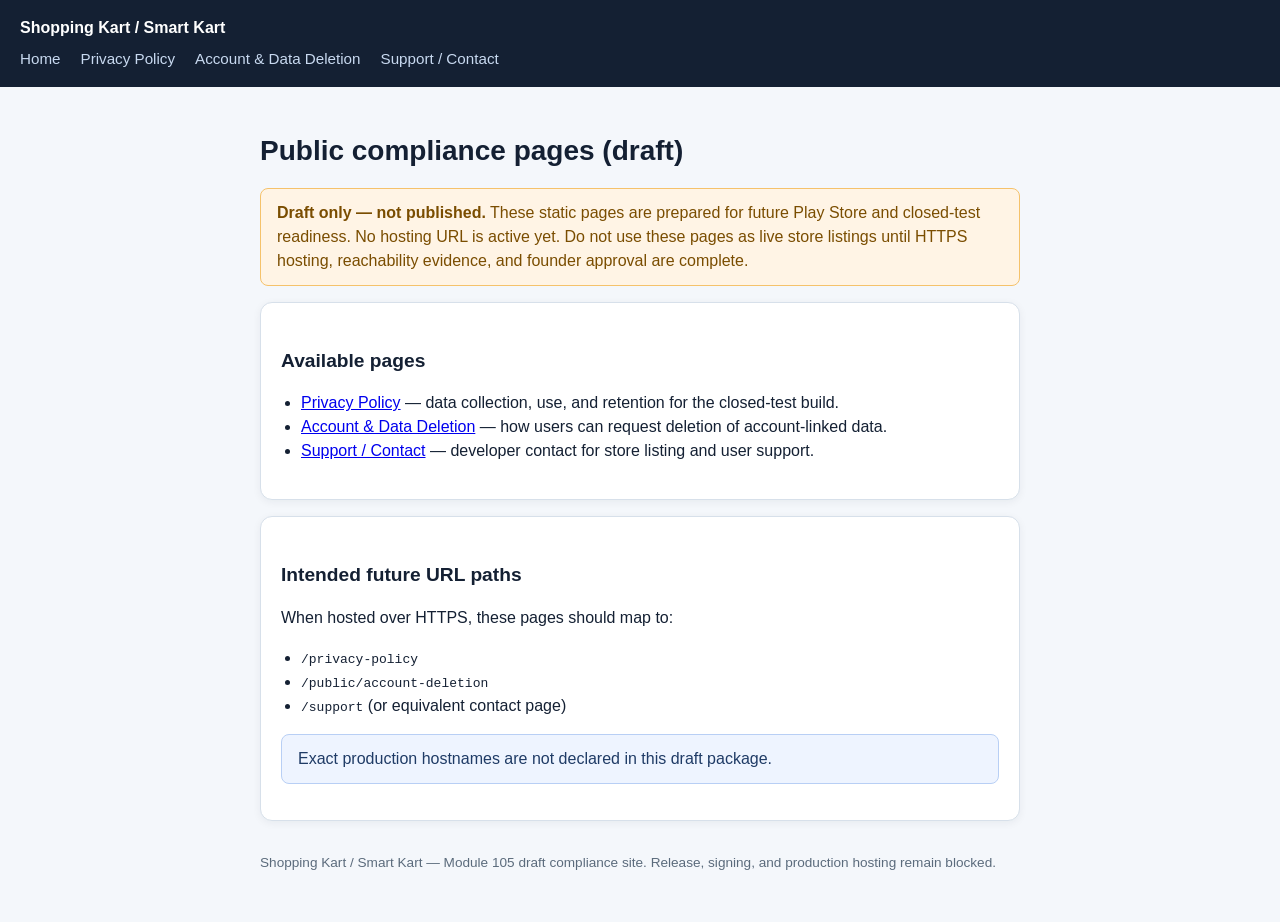
==== index.html @ 7cc7e46a "Publish Shopping Kart public compliance pages Co-authored-by: Cursor <cursoragent@cursor.com>" ====
<!DOCTYPE html>
<html lang="en">
<head>
  <meta charset="utf-8" />
  <meta name="viewport" content="width=device-width, initial-scale=1" />
  <title>Shopping Kart / Smart Kart — Compliance (Draft)</title>
  <link rel="stylesheet" href="styles.css" />
</head>
<body>
  <header>
    <strong>Shopping Kart / Smart Kart</strong>
    <nav>
      <a href="index.html">Home</a>
      <a href="privacy-policy.html">Privacy Policy</a>
      <a href="public/account-deletion.html">Account &amp; Data Deletion</a>
      <a href="support.html">Support / Contact</a>
    </nav>
  </header>
  <main>
    <h1>Public compliance pages (draft)</h1>
    <p class="draft-banner">
      <strong>Draft only — not published.</strong>
      These static pages are prepared for future Play Store and closed-test readiness.
      No hosting URL is active yet. Do not use these pages as live store listings until HTTPS hosting,
      reachability evidence, and founder approval are complete.
    </p>
    <section class="card">
      <h2>Available pages</h2>
      <ul>
        <li><a href="privacy-policy.html">Privacy Policy</a> — data collection, use, and retention for the closed-test build.</li>
        <li><a href="public/account-deletion.html">Account &amp; Data Deletion</a> — how users can request deletion of account-linked data.</li>
        <li><a href="support.html">Support / Contact</a> — developer contact for store listing and user support.</li>
      </ul>
    </section>
    <section class="card">
      <h2>Intended future URL paths</h2>
      <p>When hosted over HTTPS, these pages should map to:</p>
      <ul>
        <li><code>/privacy-policy</code></li>
        <li><code>/public/account-deletion</code></li>
        <li><code>/support</code> (or equivalent contact page)</li>
      </ul>
      <p class="notice">Exact production hostnames are not declared in this draft package.</p>
    </section>
    <footer>
      Shopping Kart / Smart Kart — Module 105 draft compliance site. Release, signing, and production hosting remain blocked.
    </footer>
  </main>
</body>
</html>
---- styles.css ----
:root {
  color-scheme: light;
  font-family: "Segoe UI", Arial, sans-serif;
  line-height: 1.5;
}

body {
  margin: 0;
  background: #f4f7fb;
  color: #142033;
}

header {
  background: #142033;
  color: #fff;
  padding: 16px 20px;
}

header a {
  color: #c8d9f0;
  text-decoration: none;
}

header a:hover {
  text-decoration: underline;
}

header nav {
  margin-top: 8px;
  display: flex;
  flex-wrap: wrap;
  gap: 12px 20px;
  font-size: 0.95rem;
}

main {
  max-width: 760px;
  margin: 0 auto;
  padding: 24px 16px 48px;
}

h1 {
  font-size: 1.75rem;
  margin-bottom: 0.5rem;
}

h2 {
  font-size: 1.2rem;
  margin-top: 1.5rem;
}

.card {
  background: #fff;
  border: 1px solid #d7e0ea;
  border-radius: 12px;
  padding: 20px;
  margin-top: 16px;
  box-shadow: 0 2px 8px rgba(20, 32, 51, 0.06);
}

.draft-banner {
  background: #fff4e5;
  border: 1px solid #f5c26b;
  color: #7a4d00;
  padding: 12px 16px;
  border-radius: 8px;
  margin-bottom: 16px;
}

.notice {
  background: #eef4ff;
  border: 1px solid #b8cff5;
  color: #1f3b66;
  padding: 12px 16px;
  border-radius: 8px;
}

ul {
  padding-left: 1.25rem;
}

table {
  width: 100%;
  border-collapse: collapse;
  margin-top: 12px;
  font-size: 0.95rem;
}

th,
td {
  border: 1px solid #d7e0ea;
  padding: 8px 10px;
  text-align: left;
  vertical-align: top;
}

th {
  background: #eef3f9;
}

label {
  display: block;
  font-weight: 600;
  margin: 12px 0 6px;
}

input[type="text"],
input:not([type]) {
  width: 100%;
  box-sizing: border-box;
  padding: 10px 12px;
  border: 1px solid #c5d0dc;
  border-radius: 8px;
}

.checkbox {
  display: flex;
  gap: 8px;
  align-items: flex-start;
  margin-top: 12px;
}

button,
.button-link {
  display: inline-block;
  margin-top: 16px;
  background: #1f4b8f;
  color: #fff;
  border: 0;
  border-radius: 8px;
  padding: 12px 16px;
  font-weight: 600;
  cursor: pointer;
  text-decoration: none;
}

button.danger {
  background: #b42318;
}

button:disabled {
  opacity: 0.55;
  cursor: not-allowed;
}

footer {
  margin-top: 32px;
  font-size: 0.85rem;
  color: #5b6b7c;
}

@media (min-width: 640px) {
  button {
    width: auto;
    min-width: 220px;
  }
}
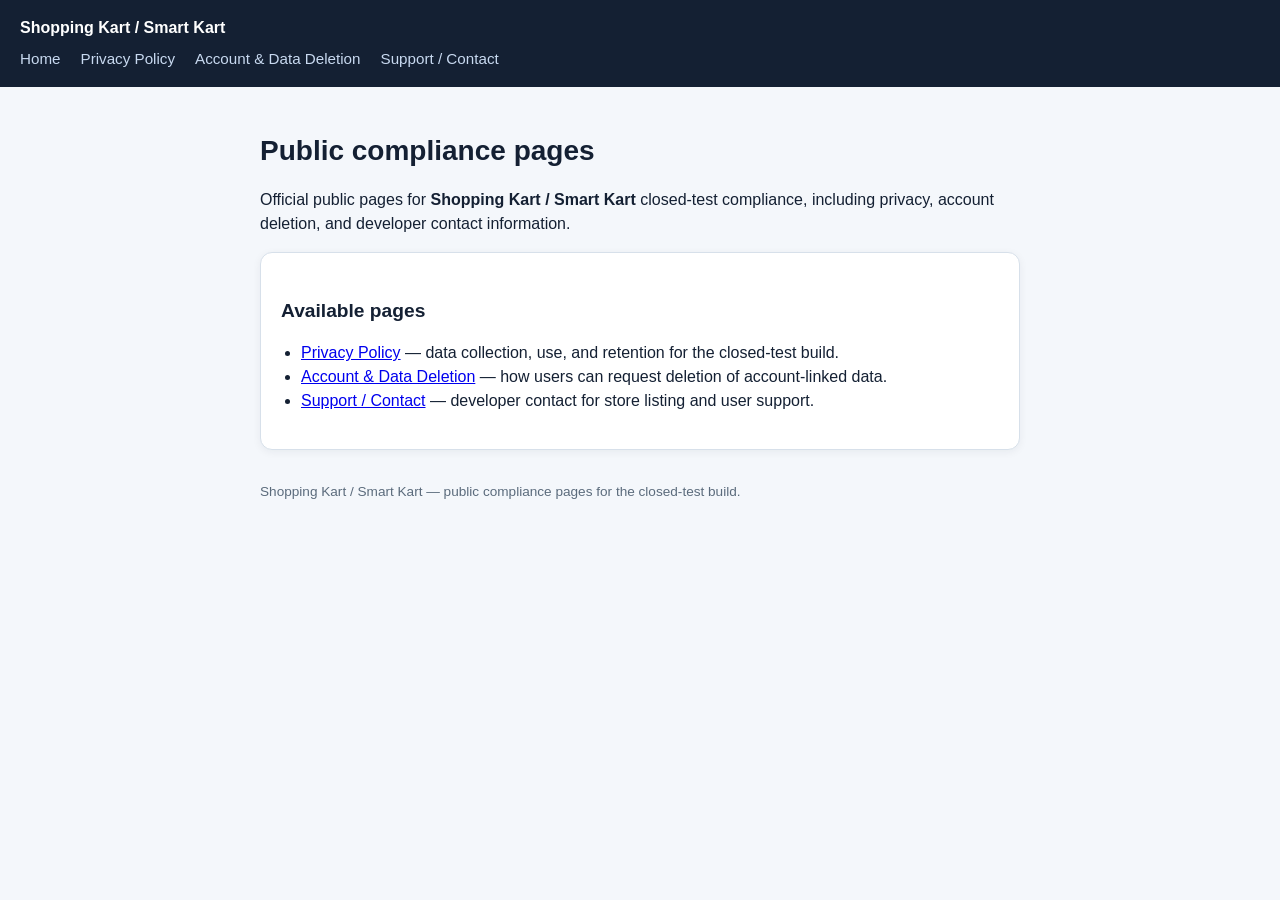
==== commit 1f7c37b5: "Update public compliance pages for live publication Co-authored-by: Cursor <cursoragent@cursor.com>" ====
--- a/index.html
+++ b/index.html
@@ -3,7 +3,7 @@
 <head>
   <meta charset="utf-8" />
   <meta name="viewport" content="width=device-width, initial-scale=1" />
-  <title>Shopping Kart / Smart Kart — Compliance (Draft)</title>
+  <title>Shopping Kart / Smart Kart — Compliance</title>
   <link rel="stylesheet" href="styles.css" />
 </head>
 <body>
@@ -17,12 +17,10 @@
     </nav>
   </header>
   <main>
-    <h1>Public compliance pages (draft)</h1>
-    <p class="draft-banner">
-      <strong>Draft only — not published.</strong>
-      These static pages are prepared for future Play Store and closed-test readiness.
-      No hosting URL is active yet. Do not use these pages as live store listings until HTTPS hosting,
-      reachability evidence, and founder approval are complete.
+    <h1>Public compliance pages</h1>
+    <p>
+      Official public pages for <strong>Shopping Kart / Smart Kart</strong> closed-test compliance,
+      including privacy, account deletion, and developer contact information.
     </p>
     <section class="card">
       <h2>Available pages</h2>
@@ -32,18 +30,8 @@
         <li><a href="support.html">Support / Contact</a> — developer contact for store listing and user support.</li>
       </ul>
     </section>
-    <section class="card">
-      <h2>Intended future URL paths</h2>
-      <p>When hosted over HTTPS, these pages should map to:</p>
-      <ul>
-        <li><code>/privacy-policy</code></li>
-        <li><code>/public/account-deletion</code></li>
-        <li><code>/support</code> (or equivalent contact page)</li>
-      </ul>
-      <p class="notice">Exact production hostnames are not declared in this draft package.</p>
-    </section>
     <footer>
-      Shopping Kart / Smart Kart — Module 105 draft compliance site. Release, signing, and production hosting remain blocked.
+      Shopping Kart / Smart Kart — public compliance pages for the closed-test build.
     </footer>
   </main>
 </body>
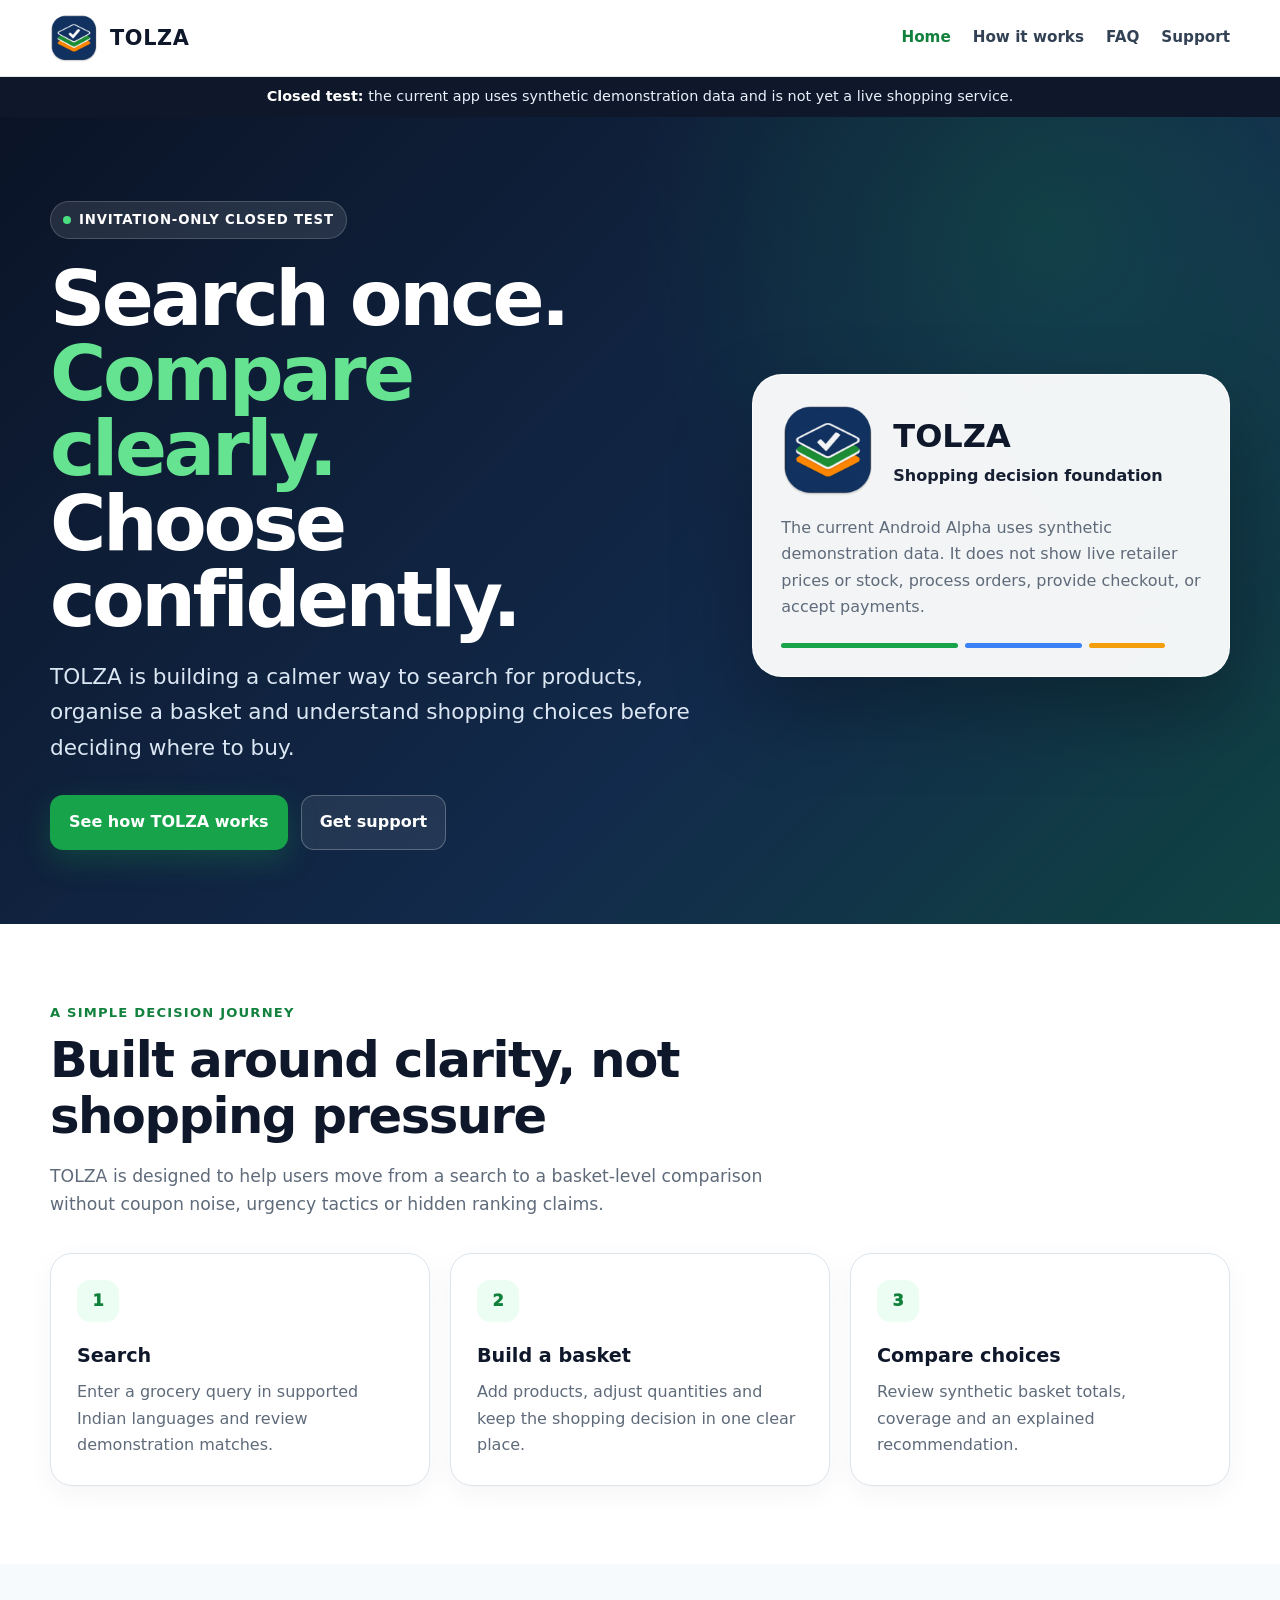
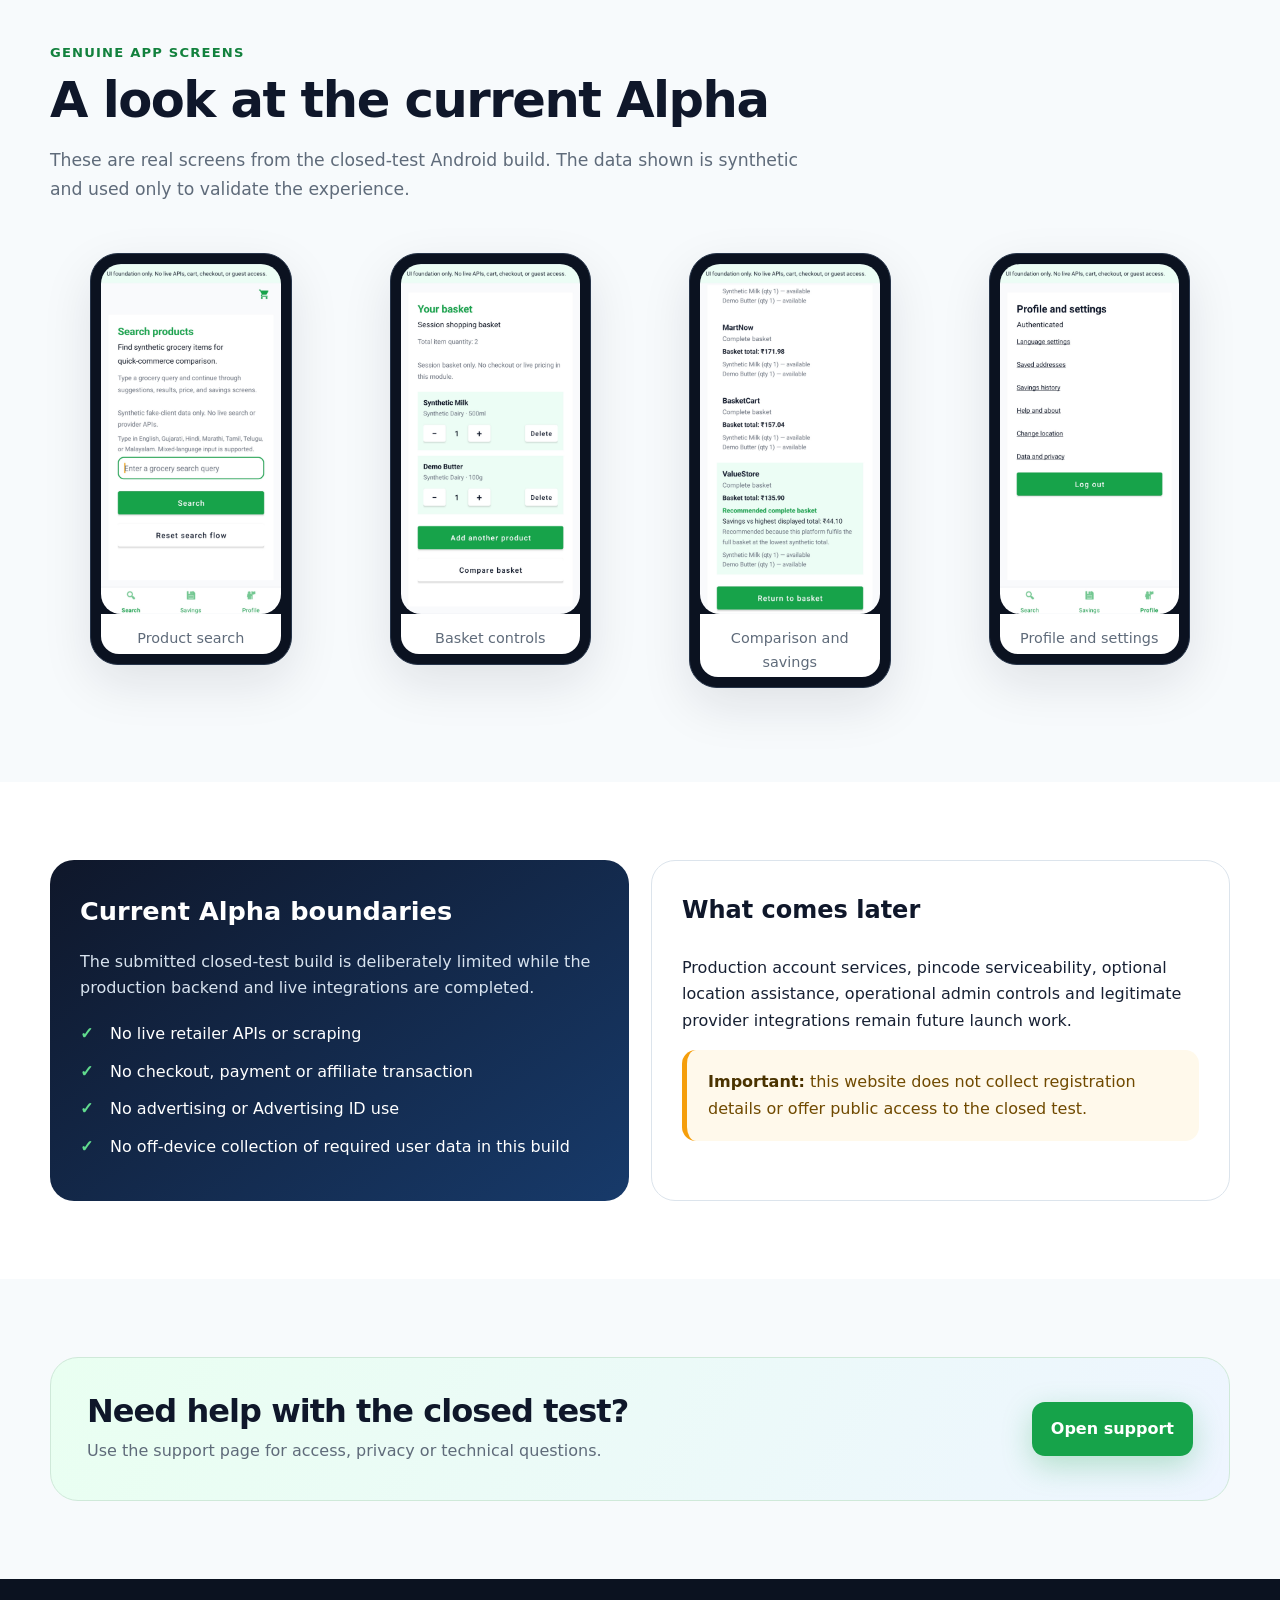
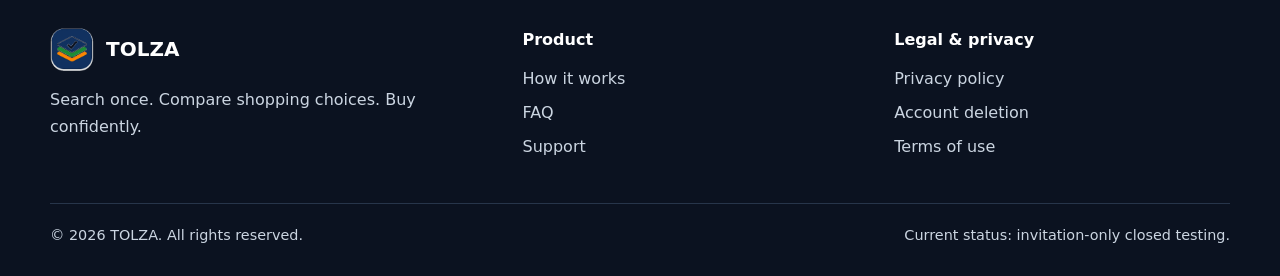
==== commit 2d4bf436: "feat: publish TOLZA public website W01" ====
--- a/index.html
+++ b/index.html
@@ -1,38 +1,15 @@
-<!DOCTYPE html>
-<html lang="en">
-<head>
-  <meta charset="utf-8" />
-  <meta name="viewport" content="width=device-width, initial-scale=1" />
-  <title>Shopping Kart / Smart Kart — Compliance</title>
-  <link rel="stylesheet" href="styles.css" />
-</head>
-<body>
-  <header>
-    <strong>Shopping Kart / Smart Kart</strong>
-    <nav>
-      <a href="index.html">Home</a>
-      <a href="privacy-policy.html">Privacy Policy</a>
-      <a href="public/account-deletion.html">Account &amp; Data Deletion</a>
-      <a href="support.html">Support / Contact</a>
-    </nav>
-  </header>
-  <main>
-    <h1>Public compliance pages</h1>
-    <p>
-      Official public pages for <strong>Shopping Kart / Smart Kart</strong> closed-test compliance,
-      including privacy, account deletion, and developer contact information.
-    </p>
-    <section class="card">
-      <h2>Available pages</h2>
-      <ul>
-        <li><a href="privacy-policy.html">Privacy Policy</a> — data collection, use, and retention for the closed-test build.</li>
-        <li><a href="public/account-deletion.html">Account &amp; Data Deletion</a> — how users can request deletion of account-linked data.</li>
-        <li><a href="support.html">Support / Contact</a> — developer contact for store listing and user support.</li>
-      </ul>
-    </section>
-    <footer>
-      Shopping Kart / Smart Kart — public compliance pages for the closed-test build.
-    </footer>
-  </main>
-</body>
-</html>
+<!doctype html><html lang="en"><head>
+<meta charset="utf-8"><meta name="viewport" content="width=device-width,initial-scale=1">
+<title>TOLZA — Compare shopping choices with confidence</title><meta name="description" content="TOLZA is a shopping comparison foundation that helps users search, build a basket, compare demonstration totals and understand potential savings.">
+<link rel="canonical" href="https://shahvishal007-ship-it.github.io/ShoppingKart-Public-Compliance/"><meta name="theme-color" content="#0f172a">
+<meta property="og:title" content="TOLZA — Compare shopping choices with confidence"><meta property="og:description" content="TOLZA is a shopping comparison foundation that helps users search, build a basket, compare demonstration totals and understand potential savings."><meta property="og:type" content="website"><meta property="og:url" content="https://shahvishal007-ship-it.github.io/ShoppingKart-Public-Compliance/">
+<link rel="icon" href="assets/images/favicon-32.png" sizes="32x32"><link rel="apple-touch-icon" href="assets/images/favicon-192.png">
+<link rel="stylesheet" href="assets/css/styles.css"></head><body>
+<a class="skip" href="#main">Skip to content</a>
+<header class="site-header"><div class="wrap header-row"><a class="brand" href="index.html"><img src="assets/images/tolza-icon.png" alt=""><span>TOLZA</span></a><button class="menu-btn" type="button" aria-expanded="false" aria-controls="primary-nav">Menu</button><nav class="nav" id="primary-nav" aria-label="Primary navigation"><a href="index.html" aria-current="page">Home</a><a href="how-it-works.html">How it works</a><a href="faq.html">FAQ</a><a href="support.html">Support</a></nav></div></header>
+<div class="status-strip"><div class="wrap"><strong>Closed test:</strong>&nbsp;the current app uses synthetic demonstration data and is not yet a live shopping service.</div></div>
+<main id="main"><section class="hero"><div class="wrap hero-grid"><div><div class="eyebrow"><span class="eyebrow-dot"></span> Invitation-only closed test</div><h1>Search once.<br><span>Compare clearly.</span><br>Choose confidently.</h1><p class="lead">TOLZA is building a calmer way to search for products, organise a basket and understand shopping choices before deciding where to buy.</p><div class="actions"><a class="btn btn-primary" href="how-it-works.html">See how TOLZA works</a><a class="btn btn-secondary" href="support.html">Get support</a></div></div><aside class="hero-card" aria-label="TOLZA closed-test summary"><div class="hero-brand"><img src="assets/images/tolza-icon.png" alt="TOLZA app icon"><div><h2>TOLZA</h2><strong>Shopping decision foundation</strong></div></div><p>The current Android Alpha uses synthetic demonstration data. It does not show live retailer prices or stock, process orders, provide checkout, or accept payments.</p><div class="mini-lines" aria-hidden="true"><i></i><i></i><i></i></div></aside></div></section>
+<section class="section"><div class="wrap"><div class="section-head"><div class="kicker">A simple decision journey</div><h2>Built around clarity, not shopping pressure</h2><p>TOLZA is designed to help users move from a search to a basket-level comparison without coupon noise, urgency tactics or hidden ranking claims.</p></div><div class="grid-3"><article class="card"><div class="num">1</div><h3>Search</h3><p>Enter a grocery query in supported Indian languages and review demonstration matches.</p></article><article class="card"><div class="num">2</div><h3>Build a basket</h3><p>Add products, adjust quantities and keep the shopping decision in one clear place.</p></article><article class="card"><div class="num">3</div><h3>Compare choices</h3><p>Review synthetic basket totals, coverage and an explained recommendation.</p></article></div></div></section>
+<section class="section alt"><div class="wrap"><div class="section-head"><div class="kicker">Genuine app screens</div><h2>A look at the current Alpha</h2><p>These are real screens from the closed-test Android build. The data shown is synthetic and used only to validate the experience.</p></div><div class="screenshot-grid"><figure class="phone"><img src="assets/images/screen-home.png" alt="TOLZA product search screen"><figcaption>Product search</figcaption></figure><figure class="phone"><img src="assets/images/screen-basket.png" alt="TOLZA basket screen"><figcaption>Basket controls</figcaption></figure><figure class="phone"><img src="assets/images/screen-savings.png" alt="TOLZA comparison and savings screen"><figcaption>Comparison and savings</figcaption></figure><figure class="phone"><img src="assets/images/screen-profile.png" alt="TOLZA profile and settings screen"><figcaption>Profile and settings</figcaption></figure></div></div></section>
+<section class="section"><div class="wrap"><div class="trust-grid"><article class="trust-panel"><h3>Current Alpha boundaries</h3><p>The submitted closed-test build is deliberately limited while the production backend and live integrations are completed.</p><ul class="check-list"><li>No live retailer APIs or scraping</li><li>No checkout, payment or affiliate transaction</li><li>No advertising or Advertising ID use</li><li>No off-device collection of required user data in this build</li></ul></article><article class="plain-panel"><h3>What comes later</h3><p>Production account services, pincode serviceability, optional location assistance, operational admin controls and legitimate provider integrations remain future launch work.</p><div class="notice"><strong>Important:</strong> this website does not collect registration details or offer public access to the closed test.</div></article></div></div></section>
+<section class="section alt"><div class="wrap"><div class="cta"><div><h2>Need help with the closed test?</h2><p>Use the support page for access, privacy or technical questions.</p></div><a class="btn btn-primary" href="support.html">Open support</a></div></div></section></main><footer class="site-footer"><div class="wrap"><div class="footer-grid"><div><div class="footer-brand"><img src="assets/images/tolza-icon.png" alt=""><span>TOLZA</span></div><p>Search once. Compare shopping choices. Buy confidently.</p></div><div><h3>Product</h3><ul><li><a href="how-it-works.html">How it works</a></li><li><a href="faq.html">FAQ</a></li><li><a href="support.html">Support</a></li></ul></div><div><h3>Legal & privacy</h3><ul><li><a href="privacy-policy.html">Privacy policy</a></li><li><a href="account-deletion.html">Account deletion</a></li><li><a href="terms.html">Terms of use</a></li></ul></div></div><div class="footer-bottom"><span>© <span data-year></span> TOLZA. All rights reserved.</span><span>Current status: invitation-only closed testing.</span></div></div></footer><script src="assets/js/main.js"></script></body></html>
--- a/assets/css/styles.css
+++ b/assets/css/styles.css
@@ -0,0 +1,30 @@
+
+:root {
+  --navy:#0f172a; --navy-2:#173a6a; --green:#16a34a; --green-dark:#12813d;
+  --green-soft:#ecfdf3; --amber:#f59e0b; --red:#dc2626; --ink:#172033;
+  --muted:#5f6b7a; --line:#dce4ec; --paper:#ffffff; --mist:#f7fafc;
+  --shadow:0 18px 50px rgba(15,23,42,.10); --radius:22px; --max:1180px;
+}
+*{box-sizing:border-box} html{scroll-behavior:smooth} body{margin:0;font-family:Inter,ui-sans-serif,system-ui,-apple-system,"Segoe UI",Roboto,Arial,sans-serif;color:var(--ink);background:var(--paper);line-height:1.65}
+a{color:var(--green-dark);text-decoration-thickness:1.5px;text-underline-offset:3px} a:hover{color:var(--green)}
+img{max-width:100%;display:block}.wrap{width:min(calc(100% - 40px),var(--max));margin-inline:auto}.skip{position:absolute;left:-9999px}.skip:focus{left:18px;top:12px;z-index:1000;padding:10px 14px;background:#fff;border:2px solid var(--green);border-radius:10px}
+.site-header{position:sticky;top:0;z-index:50;background:rgba(255,255,255,.96);backdrop-filter:blur(14px);border-bottom:1px solid rgba(220,228,236,.9)}
+.header-row{display:flex;align-items:center;justify-content:space-between;min-height:76px;gap:28px}.brand{display:flex;align-items:center;gap:12px;text-decoration:none;color:var(--navy);font-weight:900;letter-spacing:.04em}.brand img{width:48px;height:48px;object-fit:contain}.brand span{font-size:1.3rem}
+.nav{display:flex;align-items:center;gap:22px}.nav a{font-weight:700;color:#334155;text-decoration:none;font-size:.95rem}.nav a[aria-current="page"],.nav a:hover{color:var(--green-dark)}.menu-btn{display:none;border:1px solid var(--line);background:#fff;border-radius:12px;padding:10px 12px;font-weight:800;color:var(--navy)}
+.status-strip{background:var(--navy);color:#e8f0fb;font-size:.9rem}.status-strip .wrap{padding:8px 0;display:flex;justify-content:center;text-align:center}.status-strip strong{color:#fff}
+.hero{position:relative;overflow:hidden;background:radial-gradient(circle at 82% 14%,rgba(22,163,74,.20),transparent 33%),linear-gradient(135deg,#0b1427 0%,#122a4b 62%,#0d5e3a 140%);color:white;padding:84px 0 74px}.hero-grid{display:grid;grid-template-columns:1.15fr .85fr;align-items:center;gap:56px}.eyebrow{display:inline-flex;align-items:center;gap:8px;padding:7px 12px;border-radius:999px;background:rgba(255,255,255,.10);border:1px solid rgba(255,255,255,.18);font-weight:800;font-size:.83rem;letter-spacing:.06em;text-transform:uppercase}.eyebrow-dot{width:8px;height:8px;border-radius:50%;background:#4ade80}.hero h1{font-size:clamp(2.7rem,6vw,5.2rem);line-height:.98;margin:22px 0 20px;letter-spacing:-.045em}.hero h1 span{color:#65e391}.hero .lead{font-size:clamp(1.08rem,2vw,1.35rem);max-width:730px;color:#dce7f4}.actions{display:flex;flex-wrap:wrap;gap:13px;margin-top:30px}.btn{display:inline-flex;align-items:center;justify-content:center;gap:8px;border-radius:13px;padding:13px 18px;font-weight:850;text-decoration:none;border:1px solid transparent}.btn-primary{background:var(--green);color:white;box-shadow:0 10px 30px rgba(22,163,74,.27)}.btn-primary:hover{background:#21b65a;color:white}.btn-secondary{background:rgba(255,255,255,.08);border-color:rgba(255,255,255,.25);color:white}.btn-secondary:hover{background:rgba(255,255,255,.14);color:white}
+.hero-card{background:rgba(255,255,255,.95);color:var(--ink);padding:28px;border-radius:30px;box-shadow:0 35px 80px rgba(0,0,0,.28);border:1px solid rgba(255,255,255,.8)}.hero-brand{display:flex;align-items:center;gap:18px}.hero-brand img{width:94px;height:94px}.hero-brand h2{margin:0;color:var(--navy);font-size:2rem}.hero-card p{margin:18px 0 0;color:var(--muted)}.mini-lines{display:flex;gap:7px;margin-top:22px}.mini-lines i{display:block;height:5px;border-radius:9px}.mini-lines i:nth-child(1){width:42%;background:var(--green)}.mini-lines i:nth-child(2){width:28%;background:#3b82f6}.mini-lines i:nth-child(3){width:18%;background:var(--amber)}
+.section{padding:78px 0}.section.alt{background:var(--mist)}.section-head{max-width:780px;margin-bottom:34px}.kicker{color:var(--green-dark);font-weight:900;letter-spacing:.09em;text-transform:uppercase;font-size:.82rem}.section h2,.page-hero h1{color:var(--navy);letter-spacing:-.03em;line-height:1.12}.section h2{font-size:clamp(2rem,4vw,3.1rem);margin:10px 0 12px}.section-head p{font-size:1.08rem;color:var(--muted)}
+.grid-3{display:grid;grid-template-columns:repeat(3,1fr);gap:20px}.card{background:white;border:1px solid var(--line);border-radius:var(--radius);padding:26px;box-shadow:0 8px 28px rgba(15,23,42,.045)}.card .num{display:grid;place-items:center;width:42px;height:42px;border-radius:13px;background:var(--green-soft);color:var(--green-dark);font-weight:950}.card h3{color:var(--navy);font-size:1.2rem;margin:18px 0 8px}.card p{margin:0;color:var(--muted)}
+.notice{border-left:5px solid var(--amber);background:#fff9eb;border-radius:14px;padding:19px 21px;color:#704a00}.notice strong{color:#4a3300}.notice.green{border-left-color:var(--green);background:var(--green-soft);color:#27583a}.notice.red{border-left-color:var(--red);background:#fff1f2;color:#7f1d1d}
+.screenshot-grid{display:grid;grid-template-columns:repeat(4,1fr);gap:18px;align-items:start}.phone{background:#0b1220;border-radius:28px;padding:10px;box-shadow:var(--shadow);border:1px solid #27354a}.phone img{border-radius:20px;background:#fff}.phone figcaption{color:var(--muted);font-size:.9rem;text-align:center;padding:13px 4px 3px;background:white;border-radius:0 0 18px 18px}
+.trust-grid{display:grid;grid-template-columns:1fr 1fr;gap:22px}.trust-panel{padding:30px;border-radius:24px;background:linear-gradient(145deg,#0f172a,#173a6a);color:white}.trust-panel h3{font-size:1.6rem;margin:0 0 12px}.trust-panel p{color:#d8e3ef}.check-list{list-style:none;padding:0;margin:20px 0 0}.check-list li{position:relative;padding-left:30px;margin:11px 0}.check-list li:before{content:"✓";position:absolute;left:0;color:#61dc8e;font-weight:950}.plain-panel{padding:30px;border:1px solid var(--line);border-radius:24px;background:white}.plain-panel h3{font-size:1.5rem;color:var(--navy);margin-top:0}
+.cta{background:linear-gradient(120deg,#e9fff1,#eef5ff);border:1px solid #cfe9d9;border-radius:28px;padding:36px;display:flex;justify-content:space-between;align-items:center;gap:24px}.cta h2{margin:0 0 8px;font-size:2rem}.cta p{margin:0;color:var(--muted)}
+.page-hero{background:linear-gradient(145deg,#f2fff7,#edf4ff);padding:64px 0;border-bottom:1px solid var(--line)}.page-hero .breadcrumb{font-size:.9rem;color:var(--muted);margin-bottom:14px}.page-hero h1{font-size:clamp(2.35rem,5vw,4rem);margin:0 0 14px}.page-hero p{max-width:790px;color:var(--muted);font-size:1.12rem}.content{padding:58px 0 80px}.prose{max-width:860px}.prose h2{color:var(--navy);font-size:1.7rem;margin:42px 0 10px}.prose h3{color:var(--navy);margin:28px 0 8px}.prose p,.prose li{color:#3f4b5d}.prose ul,.prose ol{padding-left:24px}.prose code{background:#eef2f6;padding:2px 6px;border-radius:6px}.meta-card{display:grid;grid-template-columns:repeat(3,1fr);gap:12px;margin:24px 0 32px}.meta-card div{padding:16px;border-radius:14px;background:var(--mist);border:1px solid var(--line)}.meta-card strong{display:block;color:var(--navy);font-size:.84rem;text-transform:uppercase;letter-spacing:.05em}.meta-card span{color:var(--muted)}
+.steps{counter-reset:step;display:grid;gap:18px}.step{position:relative;padding:24px 24px 24px 78px;border:1px solid var(--line);border-radius:20px;background:white}.step:before{counter-increment:step;content:counter(step);position:absolute;left:22px;top:22px;width:38px;height:38px;display:grid;place-items:center;border-radius:12px;background:var(--green);color:#fff;font-weight:950}.step h3{margin:0 0 7px;color:var(--navy)}.step p{margin:0;color:var(--muted)}
+.faq{display:grid;gap:12px}.faq details{border:1px solid var(--line);border-radius:16px;background:white;padding:0 20px}.faq summary{cursor:pointer;list-style:none;font-weight:850;color:var(--navy);padding:20px 34px 20px 0;position:relative}.faq summary:after{content:"+";position:absolute;right:0;top:16px;font-size:1.55rem;color:var(--green)}.faq details[open] summary:after{content:"−"}.faq details p{color:var(--muted);margin:0 0 20px}.faq summary::-webkit-details-marker{display:none}
+.contact-box{display:grid;grid-template-columns:1fr auto;gap:22px;align-items:center;background:var(--navy);color:white;padding:28px;border-radius:22px}.contact-box h2{margin:0 0 7px;color:white}.contact-box p{margin:0;color:#d7e3ef}.email-chip{display:inline-flex;padding:12px 15px;border-radius:12px;background:white;color:var(--navy);font-weight:850;text-decoration:none;white-space:nowrap}.email-chip:hover{color:var(--green-dark)}
+.site-footer{background:#0b1220;color:#cbd5e1;padding:48px 0 28px}.footer-grid{display:grid;grid-template-columns:1.3fr 1fr 1fr;gap:36px}.footer-brand{display:flex;gap:12px;align-items:center;color:white;font-size:1.25rem;font-weight:900}.footer-brand img{width:44px}.site-footer h3{color:white;font-size:1rem;margin:0 0 12px}.site-footer ul{list-style:none;padding:0;margin:0}.site-footer li{margin:8px 0}.site-footer a{color:#cbd5e1;text-decoration:none}.site-footer a:hover{color:#7ce7a3}.footer-bottom{margin-top:34px;padding-top:20px;border-top:1px solid #27354a;font-size:.9rem;display:flex;justify-content:space-between;gap:20px;flex-wrap:wrap}
+@media (max-width:900px){.hero-grid,.trust-grid{grid-template-columns:1fr}.hero{padding-top:58px}.grid-3{grid-template-columns:1fr 1fr}.screenshot-grid{grid-template-columns:repeat(2,1fr)}.footer-grid{grid-template-columns:1fr 1fr}.footer-grid>div:first-child{grid-column:1/-1}.nav{display:none;position:absolute;top:76px;left:0;right:0;padding:18px 24px;background:white;border-bottom:1px solid var(--line);box-shadow:var(--shadow);flex-direction:column;align-items:flex-start}.nav.open{display:flex}.menu-btn{display:inline-flex}.meta-card{grid-template-columns:1fr}.cta,.contact-box{display:block}.cta .btn,.contact-box .email-chip{margin-top:18px}}
+@media (max-width:580px){.wrap{width:min(calc(100% - 28px),var(--max))}.hero h1{font-size:2.65rem}.hero-card{padding:22px}.hero-brand img{width:74px;height:74px}.grid-3,.screenshot-grid,.footer-grid{grid-template-columns:1fr}.section{padding:58px 0}.section h2{font-size:2rem}.phone{max-width:360px;margin-inline:auto}.page-hero{padding:45px 0}.step{padding-left:68px}.contact-box{padding:23px}.email-chip{white-space:normal}.status-strip{font-size:.8rem}}
+@media (prefers-reduced-motion:reduce){html{scroll-behavior:auto}*{animation:none!important;transition:none!important}}
